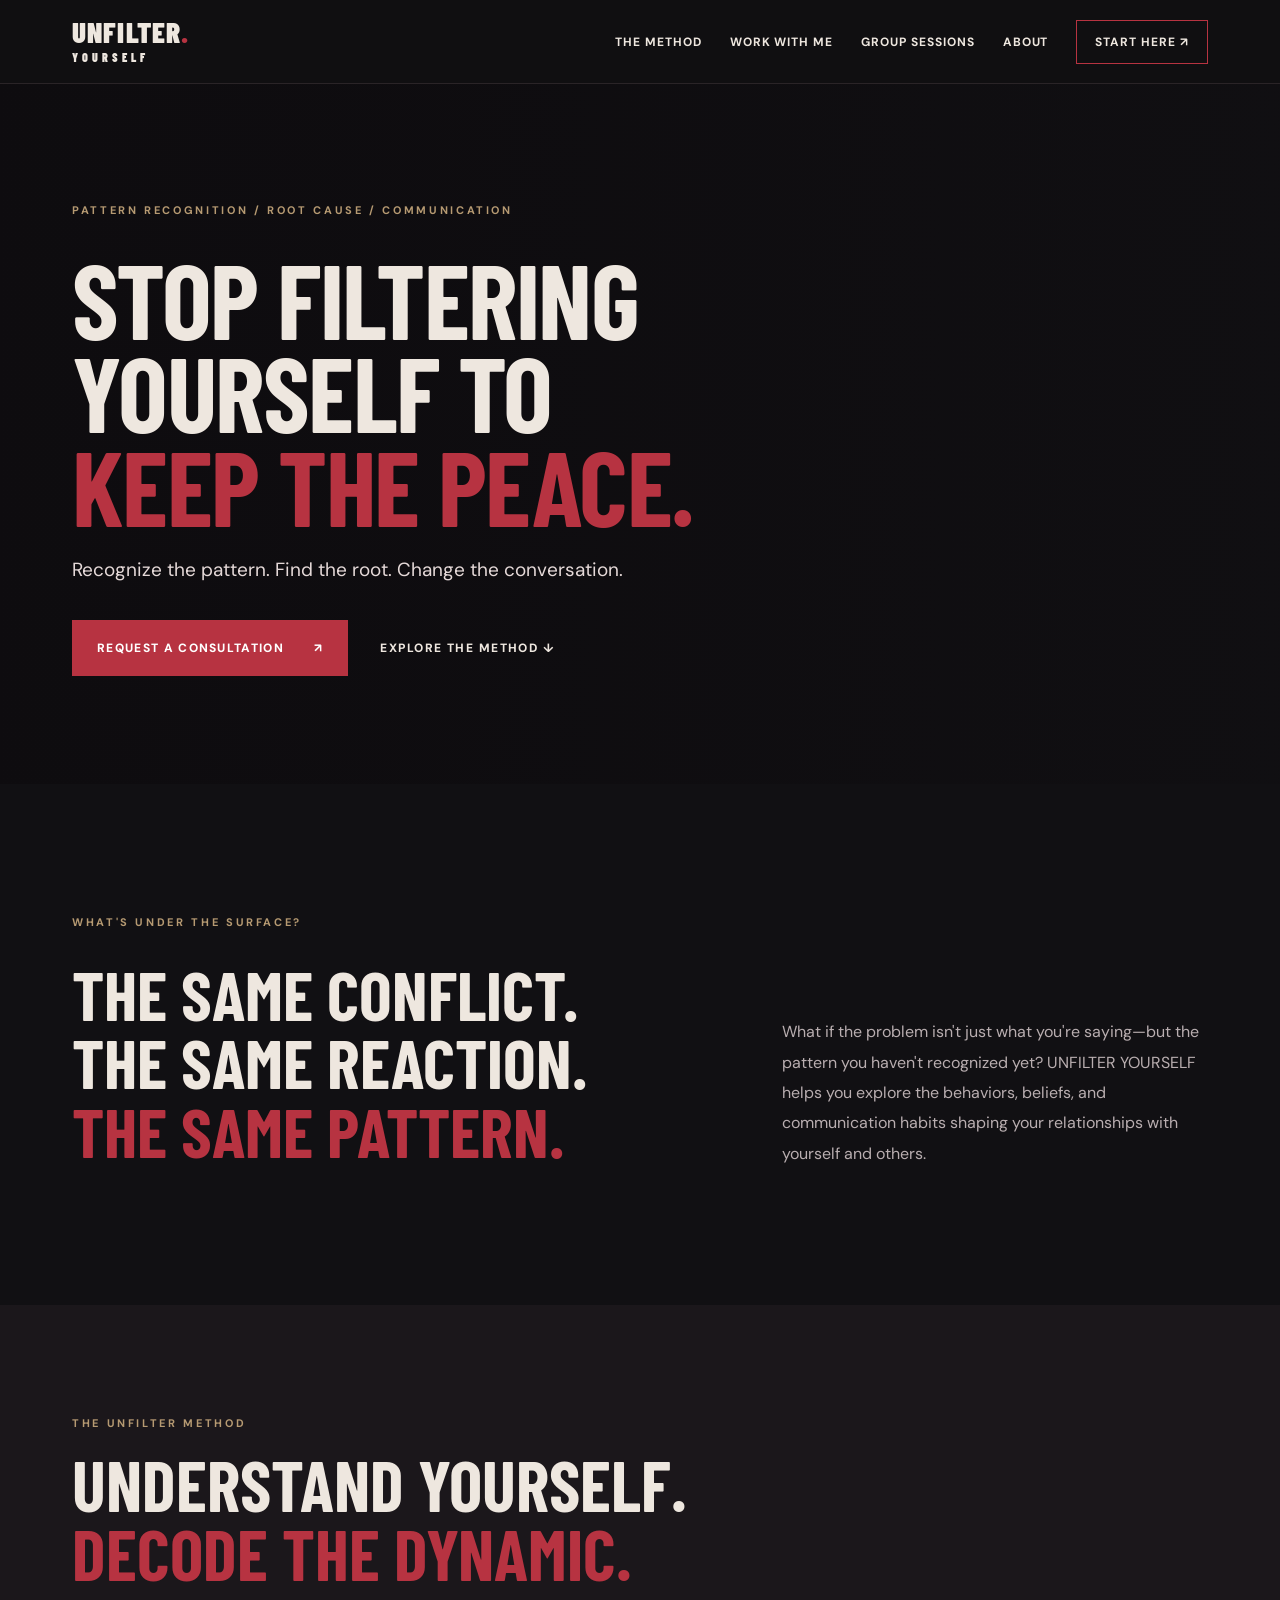
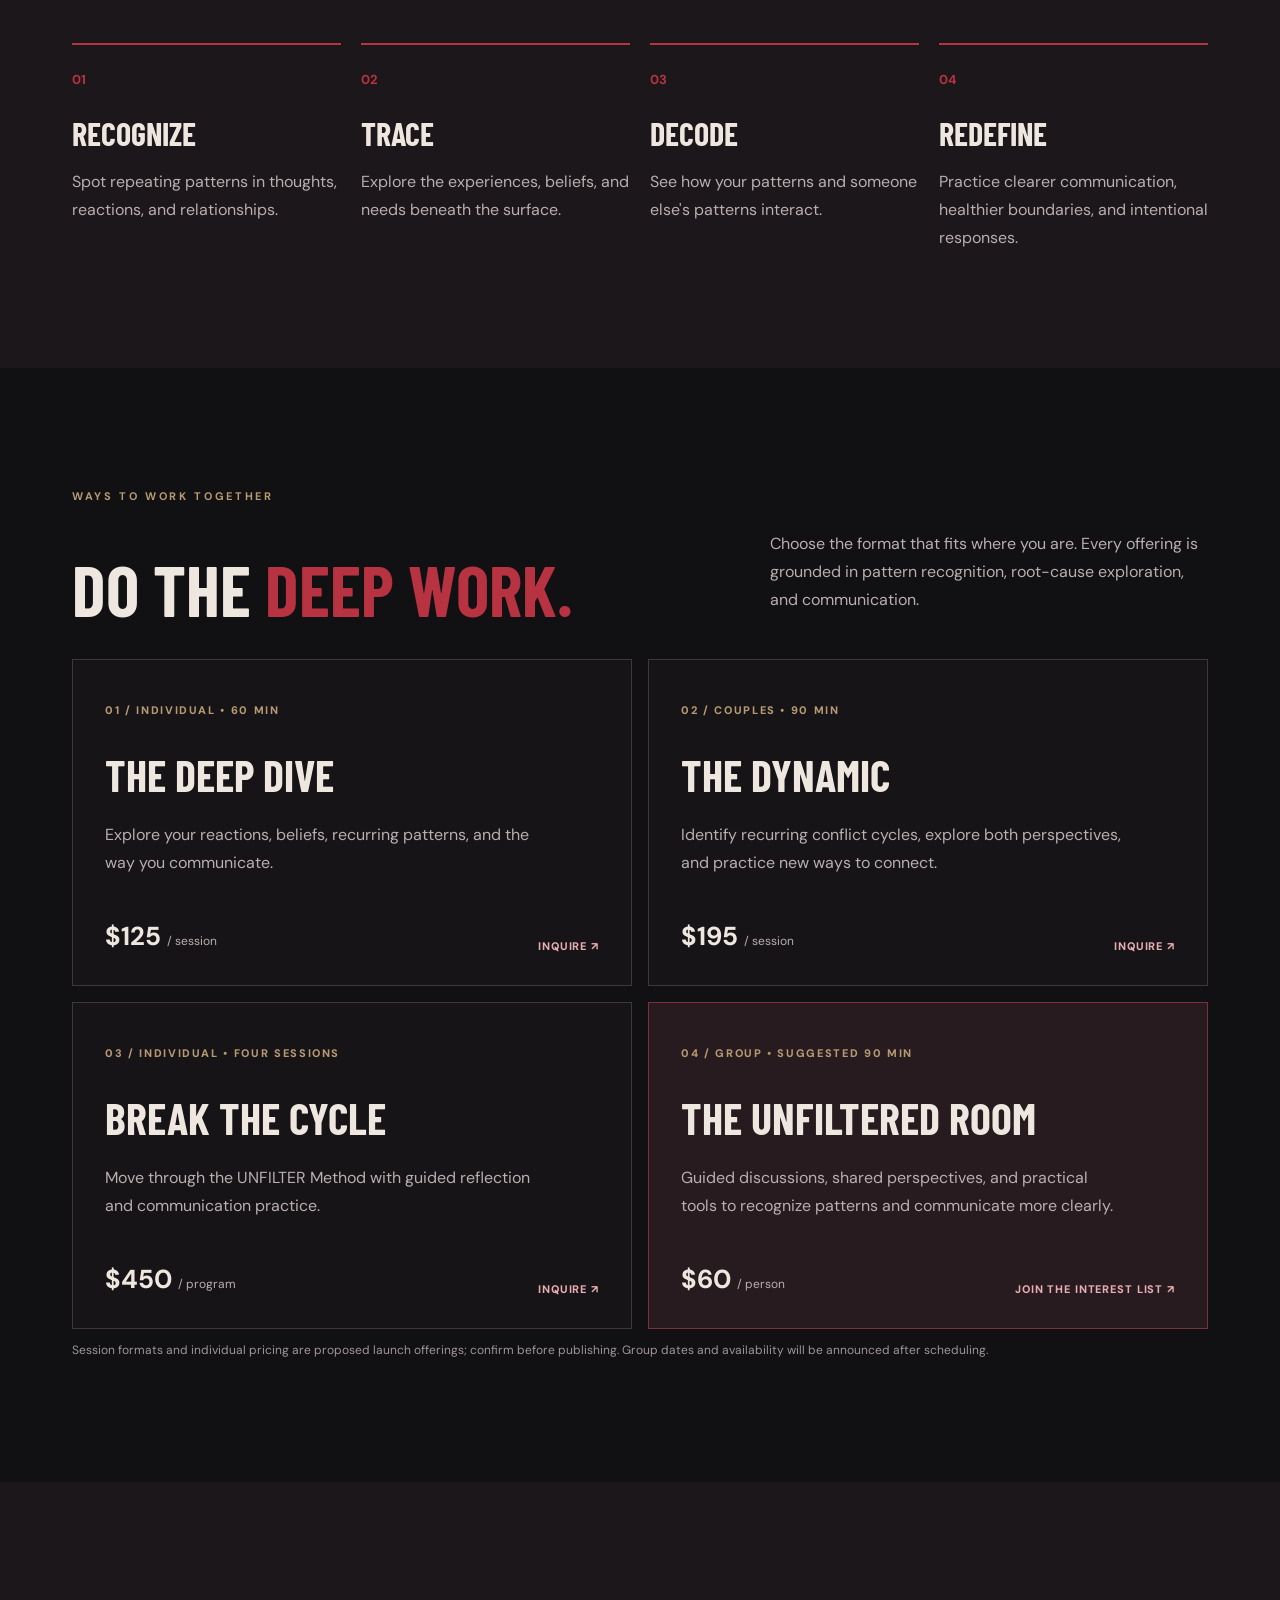
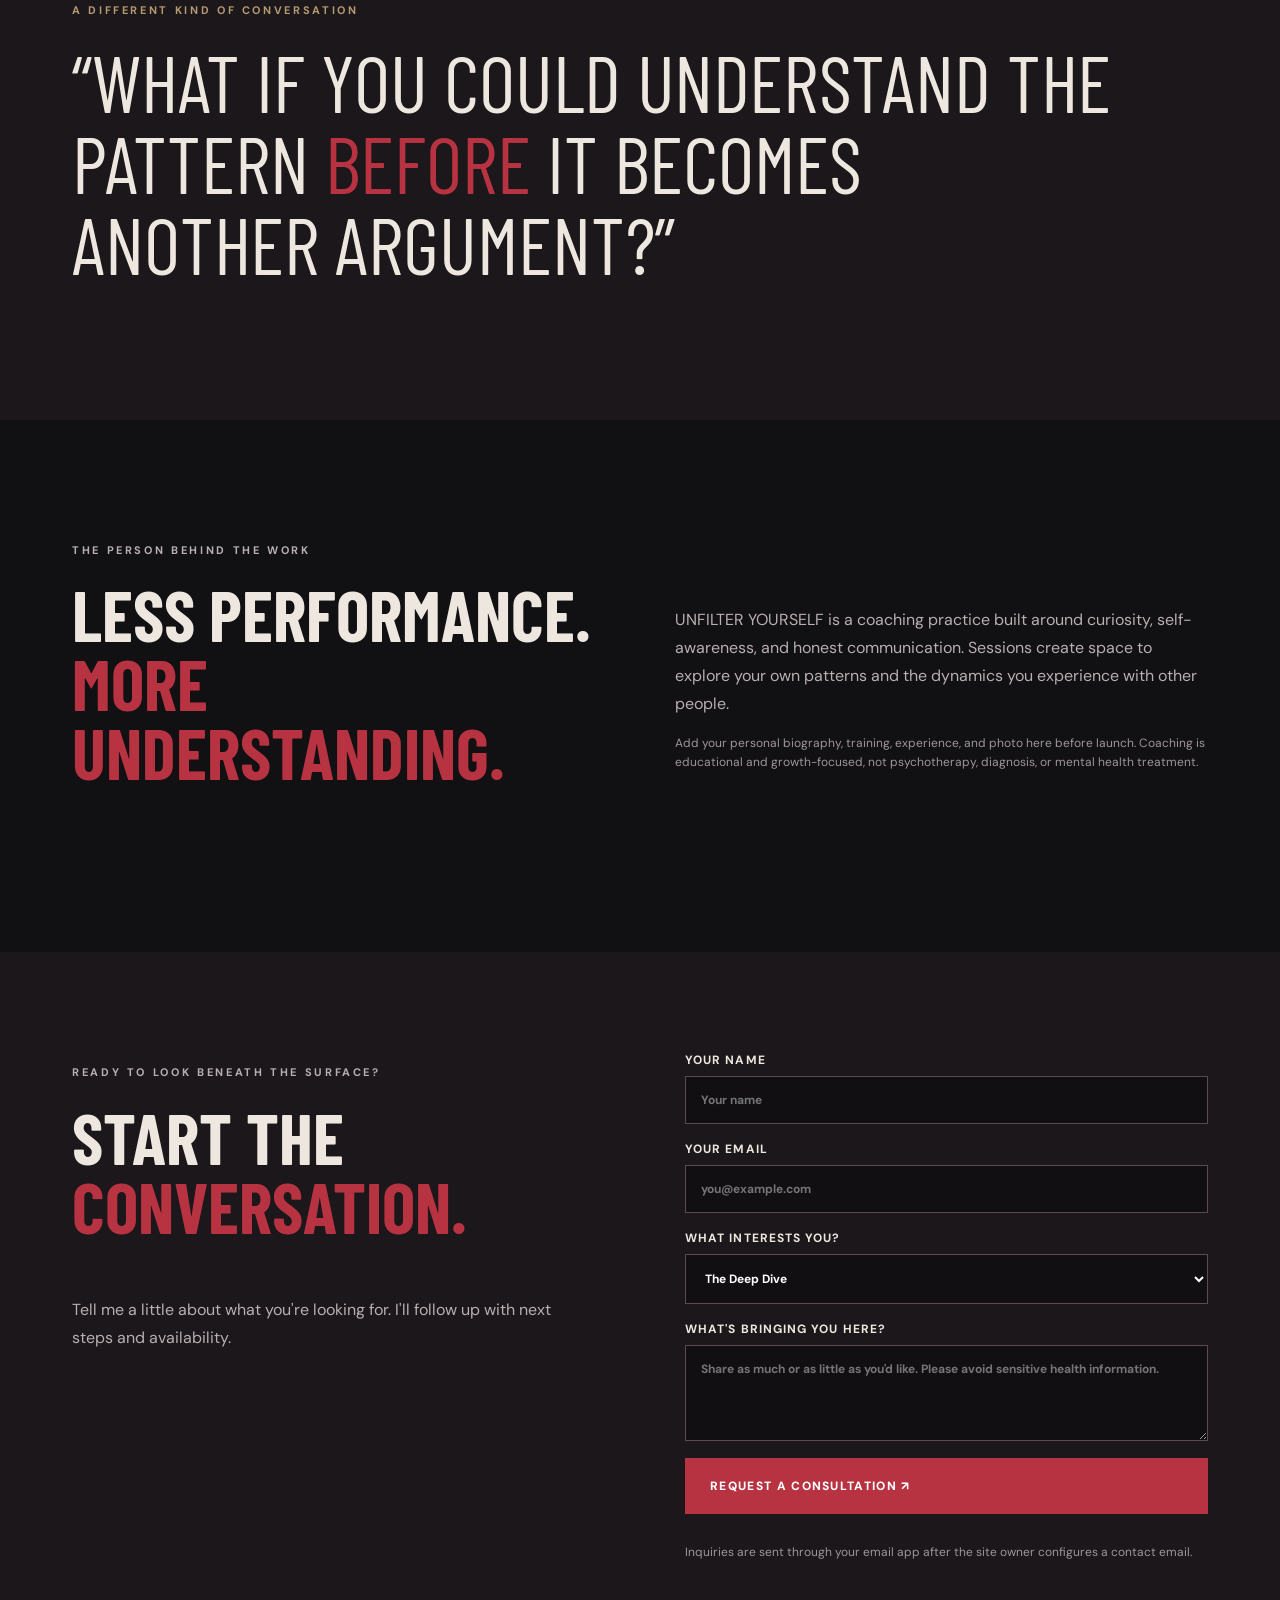
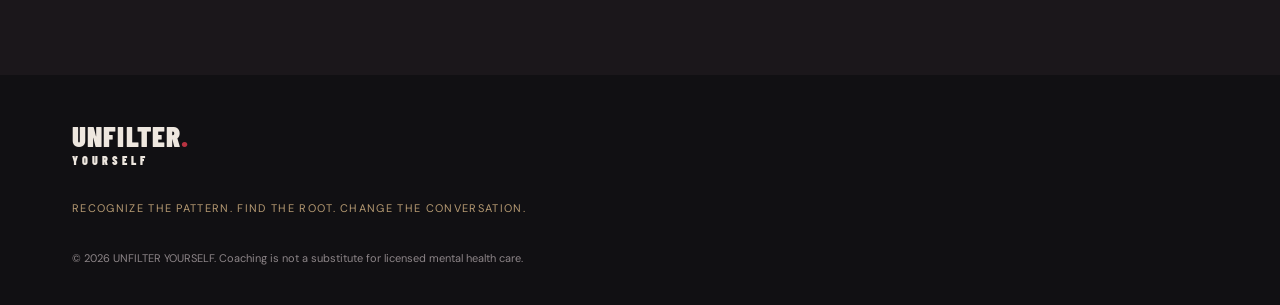
==== index.html @ d1e664b0 "Add files via upload" ====
<!doctype html><html lang="en"><head><meta charset="utf-8"><meta name="viewport" content="width=device-width,initial-scale=1"><meta name="theme-color" content="#111013"><meta name="description" content="UNFILTER YOURSELF coaching: pattern recognition, root-cause exploration, and communication for individuals, couples, and groups."><title>UNFILTER YOURSELF | Pattern Recognition & Communication Coaching</title><link rel="stylesheet" href="styles.css"></head><body>
<header class="nav"><a class="brand" href="#top" aria-label="Unfilter Yourself home">UNFILTER<span>.</span><small>YOURSELF</small></a><button class="menu" aria-expanded="false" aria-label="Toggle navigation">☰</button><nav><a href="#method">The Method</a><a href="#services">Work With Me</a><a href="#groups">Group Sessions</a><a href="#about">About</a><a class="navcta" href="#contact">Start Here ↗</a></nav></header>
<main id="top"><section class="hero"><div class="hero-art" role="img" aria-label="UNFILTER YOURSELF brand artwork, charcoal portrait with crimson and gold details"></div><div class="hero-overlay"></div><div class="hero-copy"><p class="eyebrow">PATTERN RECOGNITION / ROOT CAUSE / COMMUNICATION</p><h1>STOP FILTERING<br>YOURSELF TO<br><em>KEEP THE PEACE.</em></h1><p>Recognize the pattern. Find the root. Change the conversation.</p><div class="actions"><a class="btn" href="#contact">REQUEST A CONSULTATION <span>↗</span></a><a class="textlink" href="#method">EXPLORE THE METHOD ↓</a></div></div></section>
<section class="intro wrap"><p class="eyebrow">WHAT'S UNDER THE SURFACE?</p><h2>THE SAME CONFLICT.<br>THE SAME REACTION.<br><em>THE SAME PATTERN.</em></h2><p>What if the problem isn't just what you're saying—but the pattern you haven't recognized yet? UNFILTER YOURSELF helps you explore the behaviors, beliefs, and communication habits shaping your relationships with yourself and others.</p></section>
<section class="method band" id="method"><div class="wrap"><p class="eyebrow">THE UNFILTER METHOD</p><h2>UNDERSTAND YOURSELF.<br><em>DECODE THE DYNAMIC.</em></h2><div class="steps"><article><b>01</b><h3>RECOGNIZE</h3><p>Spot repeating patterns in thoughts, reactions, and relationships.</p></article><article><b>02</b><h3>TRACE</h3><p>Explore the experiences, beliefs, and needs beneath the surface.</p></article><article><b>03</b><h3>DECODE</h3><p>See how your patterns and someone else's patterns interact.</p></article><article><b>04</b><h3>REDEFINE</h3><p>Practice clearer communication, healthier boundaries, and intentional responses.</p></article></div></div></section>
<section class="services wrap" id="services"><p class="eyebrow">WAYS TO WORK TOGETHER</p><div class="sectionhead"><h2>DO THE <em>DEEP WORK.</em></h2><p>Choose the format that fits where you are. Every offering is grounded in pattern recognition, root-cause exploration, and communication.</p></div><div class="cards"><article class="service"><p class="kicker">01 / INDIVIDUAL • 60 MIN</p><h3>THE DEEP DIVE</h3><p>Explore your reactions, beliefs, recurring patterns, and the way you communicate.</p><div class="bottom"><strong>$125 <small>/ session</small></strong><a href="#contact" data-service="The Deep Dive">INQUIRE ↗</a></div></article><article class="service"><p class="kicker">02 / COUPLES • 90 MIN</p><h3>THE DYNAMIC</h3><p>Identify recurring conflict cycles, explore both perspectives, and practice new ways to connect.</p><div class="bottom"><strong>$195 <small>/ session</small></strong><a href="#contact" data-service="The Dynamic">INQUIRE ↗</a></div></article><article class="service"><p class="kicker">03 / INDIVIDUAL • FOUR SESSIONS</p><h3>BREAK THE CYCLE</h3><p>Move through the UNFILTER Method with guided reflection and communication practice.</p><div class="bottom"><strong>$450 <small>/ program</small></strong><a href="#contact" data-service="Break the Cycle">INQUIRE ↗</a></div></article><article class="service featured" id="groups"><p class="kicker">04 / GROUP • SUGGESTED 90 MIN</p><h3>THE UNFILTERED ROOM</h3><p>Guided discussions, shared perspectives, and practical tools to recognize patterns and communicate more clearly.</p><div class="bottom"><strong>$60 <small>/ person</small></strong><a href="#contact" data-service="The Unfiltered Room">JOIN THE INTEREST LIST ↗</a></div></article></div><p class="fineprint">Session formats and individual pricing are proposed launch offerings; confirm before publishing. Group dates and availability will be announced after scheduling.</p></section>
<section class="quote band"><div class="wrap"><p class="eyebrow">A DIFFERENT KIND OF CONVERSATION</p><blockquote>“WHAT IF YOU COULD UNDERSTAND THE PATTERN <em>BEFORE</em> IT BECOMES ANOTHER ARGUMENT?”</blockquote></div></section>
<section class="wrap about" id="about"><div><p class="eyebrow">THE PERSON BEHIND THE WORK</p><h2>LESS PERFORMANCE.<br><em>MORE UNDERSTANDING.</em></h2></div><div><p>UNFILTER YOURSELF is a coaching practice built around curiosity, self-awareness, and honest communication. Sessions create space to explore your own patterns and the dynamics you experience with other people.</p><p class="fineprint">Add your personal biography, training, experience, and photo here before launch. Coaching is educational and growth-focused, not psychotherapy, diagnosis, or mental health treatment.</p></div></section>
<section class="contact band" id="contact"><div class="wrap contactgrid"><div><p class="eyebrow">READY TO LOOK BENEATH THE SURFACE?</p><h2>START THE<br><em>CONVERSATION.</em></h2><p>Tell me a little about what you're looking for. I'll follow up with next steps and availability.</p></div><form id="inquiry"><label>Your name<input name="name" required autocomplete="name" placeholder="Your name"></label><label>Your email<input name="email" type="email" required autocomplete="email" placeholder="you@example.com"></label><label>What interests you?<select name="service"><option>The Deep Dive</option><option>The Dynamic</option><option>Break the Cycle</option><option>The Unfiltered Room</option><option>Not sure yet</option></select></label><label>What's bringing you here?<textarea name="message" rows="4" required placeholder="Share as much or as little as you'd like. Please avoid sensitive health information."></textarea></label><button class="btn" type="submit">REQUEST A CONSULTATION ↗</button><p id="form-status" class="fineprint" role="status">Inquiries are sent through your email app after the site owner configures a contact email.</p></form></div></section></main>
<footer class="wrap footer"><div class="brand">UNFILTER<span>.</span><small>YOURSELF</small></div><p>RECOGNIZE THE PATTERN. FIND THE ROOT. CHANGE THE CONVERSATION.</p><small>© <span id="year"></span> UNFILTER YOURSELF. Coaching is not a substitute for licensed mental health care.</small></footer><script src="script.js"></script></body></html>
---- styles.css ----
@import url('https://fonts.googleapis.com/css2?family=Barlow+Condensed:wght@500;600;700;800;900&family=DM+Sans:wght@400;500;600;700&display=swap');:root{--bg:#111013;--panel:#1d191d;--line:#41373b;--cream:#eee7df;--muted:#b9aeb0;--red:#b73341;--gold:#b69a72}*{box-sizing:border-box}html{scroll-behavior:smooth}body{margin:0;background:var(--bg);color:var(--cream);font-family:'DM Sans',Arial,sans-serif}a{color:inherit;text-decoration:none}button,input,textarea,select{font:inherit}.wrap{max-width:1200px;margin:auto;padding:0 32px}.nav{height:84px;padding:0 max(32px,calc((100vw - 1200px)/2 + 32px));display:flex;align-items:center;justify-content:space-between;background:#100f11;position:relative;z-index:10;border-bottom:1px solid #2a2427}.brand{font-family:'Barlow Condensed',Impact,sans-serif;font-weight:900;font-size:29px;letter-spacing:.04em;line-height:.74}.brand span{color:var(--red)}.brand small{display:block;letter-spacing:.33em;font-size:12px;margin-top:10px}.nav nav{display:flex;align-items:center;gap:28px;font-size:12px;font-weight:700;text-transform:uppercase;letter-spacing:.08em}.nav nav a:hover,.textlink:hover{color:#df6a71}.navcta{border:1px solid var(--red);padding:13px 18px}.menu{display:none;background:transparent;color:white;border:0;font-size:24px}.hero{min-height:700px;position:relative;display:flex;align-items:center;overflow:hidden}.hero-art{position:absolute;inset:0;background-image:url('assets/brand-art.png');background-position:center;background-size:cover;opacity:.72}.hero-overlay{position:absolute;inset:0;background:linear-gradient(90deg,rgba(14,12,15,.98) 0%,rgba(14,12,15,.88) 33%,rgba(14,12,15,.26) 100%),linear-gradient(0deg,#111013 0%,transparent 25%)}.hero-copy{position:relative;z-index:1;width:min(1200px,100%);padding:100px 32px;margin:auto}.eyebrow{color:var(--gold);letter-spacing:.24em;font-size:11px;font-weight:700;text-transform:uppercase}.hero h1,h2,h3,blockquote{font-family:'Barlow Condensed',Impact,sans-serif;text-transform:uppercase}.hero h1{font-size:clamp(64px,8.2vw,125px);line-height:.89;letter-spacing:-.015em;margin:35px 0 25px;max-width:850px}.hero h1 em,h2 em,blockquote em{color:var(--red);font-style:normal}.hero-copy>p:not(.eyebrow){font-size:19px;max-width:600px;color:#e5d9d8}.actions{display:flex;align-items:center;gap:32px;flex-wrap:wrap;margin-top:38px}.btn{background:var(--red);border:1px solid var(--red);color:white;display:inline-flex;align-items:center;justify-content:space-between;gap:30px;padding:19px 24px;font-size:12px;letter-spacing:.11em;font-weight:800;cursor:pointer}.btn:hover{background:#922634}.textlink{font-size:12px;font-weight:800;letter-spacing:.12em}.intro{padding-top:120px;padding-bottom:120px;display:grid;grid-template-columns:1.2fr .8fr;column-gap:70px}.intro .eyebrow{grid-column:1/-1}.intro h2{font-size:clamp(45px,5.4vw,76px);line-height:.99;margin:20px 0}.intro>p:last-child{align-self:end;color:var(--muted);line-height:1.9;font-size:16px}.band{background:#1b171b}.method{padding:100px 0}.method h2,.services h2,.about h2,.contact h2{font-size:clamp(48px,5.5vw,78px);line-height:.98;margin:20px 0 55px}.steps{display:grid;grid-template-columns:repeat(4,1fr);gap:20px}.steps article{border-top:2px solid var(--red);padding-top:23px}.steps b{color:var(--red);font-size:13px}.steps h3{font-size:32px;margin:25px 0 12px}.steps p,.sectionhead p,.service>p:not(.kicker),.about p,.contact p{color:var(--muted);line-height:1.75}.services{padding-top:110px;padding-bottom:110px}.sectionhead{display:grid;grid-template-columns:1.2fr .8fr;gap:40px;align-items:end}.sectionhead h2{margin-bottom:35px}.sectionhead p{margin-bottom:45px}.cards{display:grid;grid-template-columns:repeat(2,1fr);gap:16px}.service{min-height:310px;border:1px solid var(--line);padding:32px;display:flex;flex-direction:column;background:#171417}.service.featured{background:#281b20;border-color:#79303a}.kicker{color:var(--gold);font-size:11px;font-weight:800;letter-spacing:.15em}.service h3{font-size:44px;line-height:1;margin:25px 0 8px}.service>p:not(.kicker){max-width:440px}.bottom{display:flex;justify-content:space-between;align-items:end;gap:10px;margin-top:auto;padding-top:26px}.bottom strong{font-size:26px}.bottom strong small{font-size:12px;font-weight:400;color:var(--muted)}.bottom a{font-size:11px;color:#e7adb2;font-weight:800;letter-spacing:.08em}.fineprint{font-size:12px!important;color:#9f9699!important;line-height:1.6!important}.quote{padding:110px 0}.quote blockquote{font-size:clamp(46px,6.2vw,90px);line-height:1.02;margin:25px 0;max-width:1050px}.about{display:grid;grid-template-columns:1fr 1fr;gap:70px;padding-top:110px;padding-bottom:110px}.about>div:last-child{padding-top:60px}.contact{padding:100px 0}.contactgrid{display:grid;grid-template-columns:1fr 1fr;gap:90px}.contact form{display:grid;gap:17px}.contact label{font-size:12px;font-weight:700;text-transform:uppercase;letter-spacing:.09em;display:grid;gap:8px}.contact input,.contact textarea,.contact select{background:#110f12;border:1px solid #5b4b50;color:white;padding:15px;width:100%;border-radius:0}.contact textarea{resize:vertical}.contact .btn{width:100%}.footer{padding-top:50px;padding-bottom:40px;display:flex;flex-direction:column;gap:25px}.footer p{font-size:11px;letter-spacing:.12em;color:var(--gold)}.footer>small{font-size:11px;color:#8d8588}@media(max-width:850px){.nav{padding:0 20px}.menu{display:block}.nav nav{display:none;position:absolute;top:84px;left:0;right:0;background:#141115;padding:25px;flex-direction:column;align-items:stretch}.nav nav.open{display:flex}.hero{min-height:650px}.hero-art{background-position:65% center}.hero-overlay{background:linear-gradient(90deg,#111013 0%,rgba(17,16,19,.83) 55%,rgba(17,16,19,.35) 100%)}.intro,.sectionhead,.about,.contactgrid{grid-template-columns:1fr;gap:20px}.intro{padding-top:75px;padding-bottom:75px}.steps{grid-template-columns:repeat(2,1fr)}.about>div:last-child{padding-top:0}}@media(max-width:550px){.wrap{padding-left:20px;padding-right:20px}.hero-copy{padding:70px 20px}.hero h1{font-size:clamp(53px,12vw,76px)}.hero-copy>p:not(.eyebrow){font-size:16px}.steps,.cards{grid-template-columns:1fr}.method,.services,.quote,.contact{padding-top:75px;padding-bottom:75px}.service{min-height:290px;padding:24px}.service h3{font-size:38px}.actions{gap:22px}.bottom{align-items:start;flex-direction:column}.about{padding-top:75px;padding-bottom:75px}}
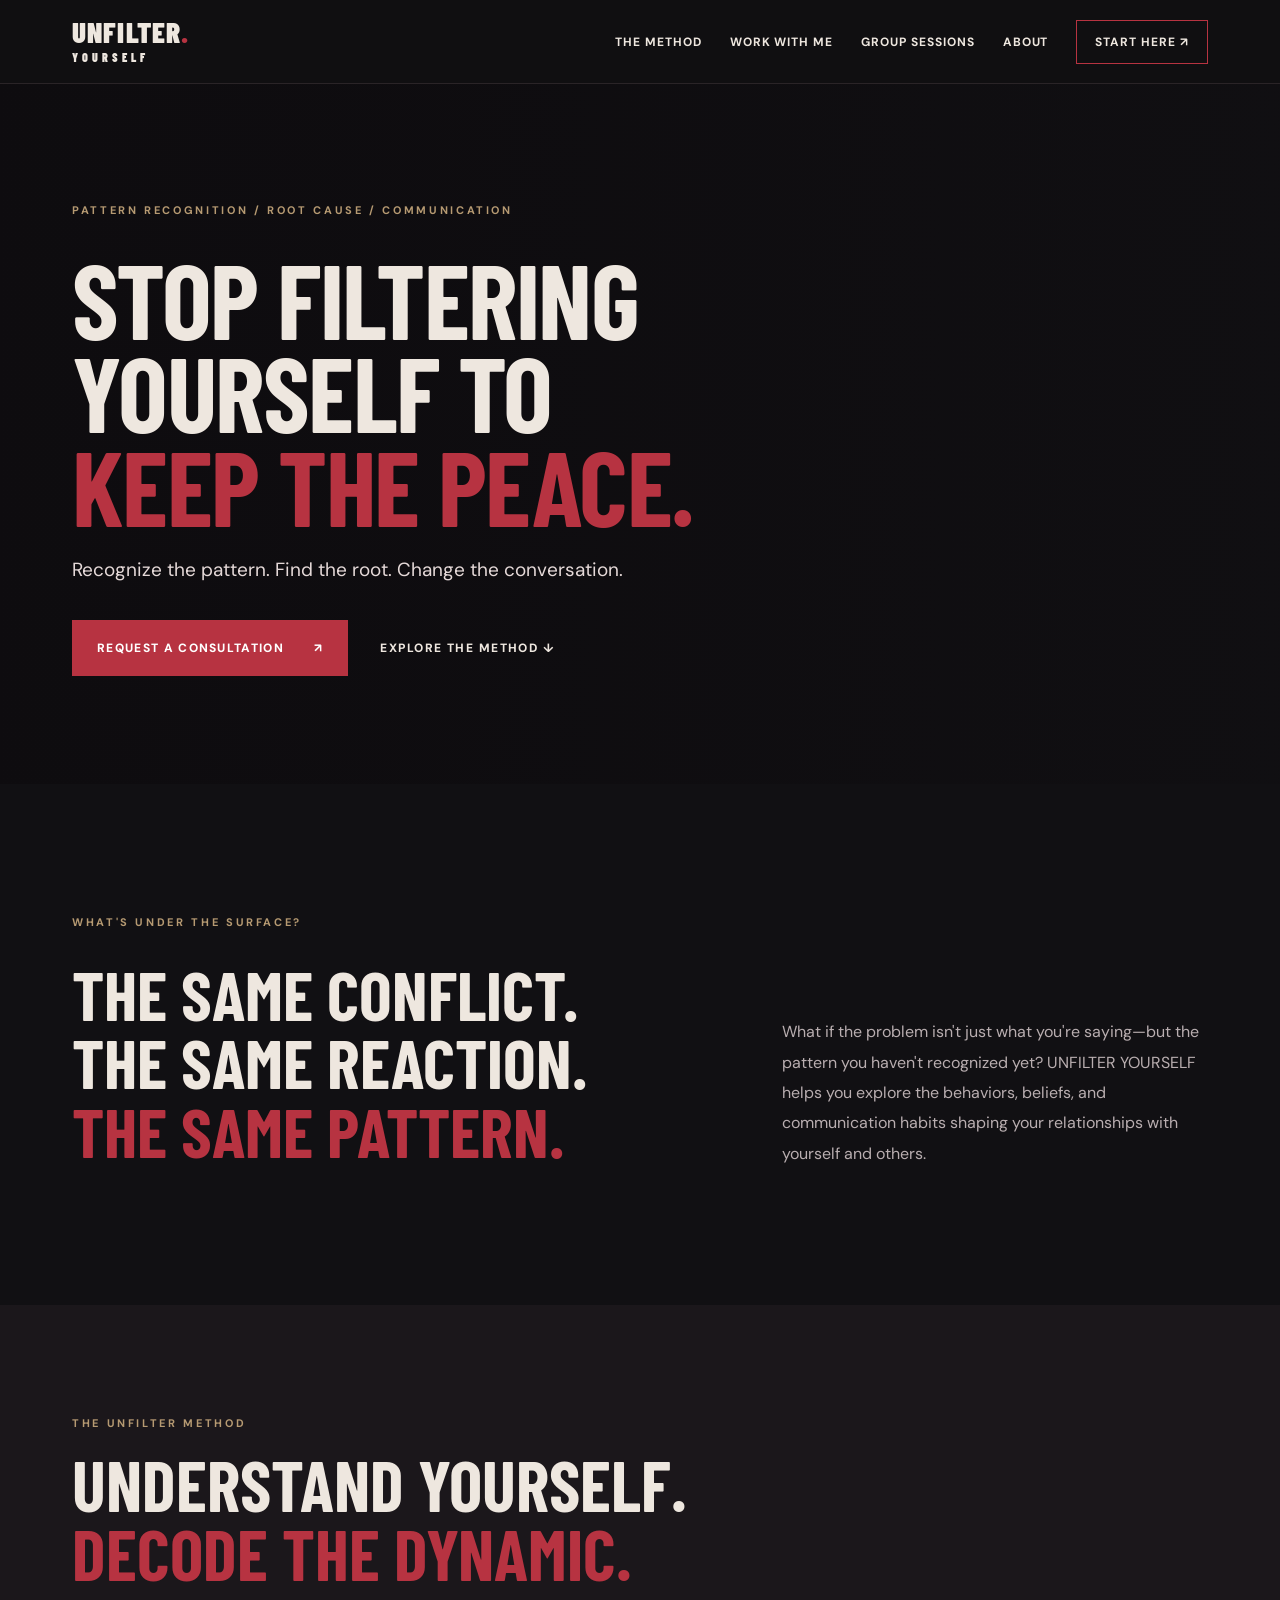
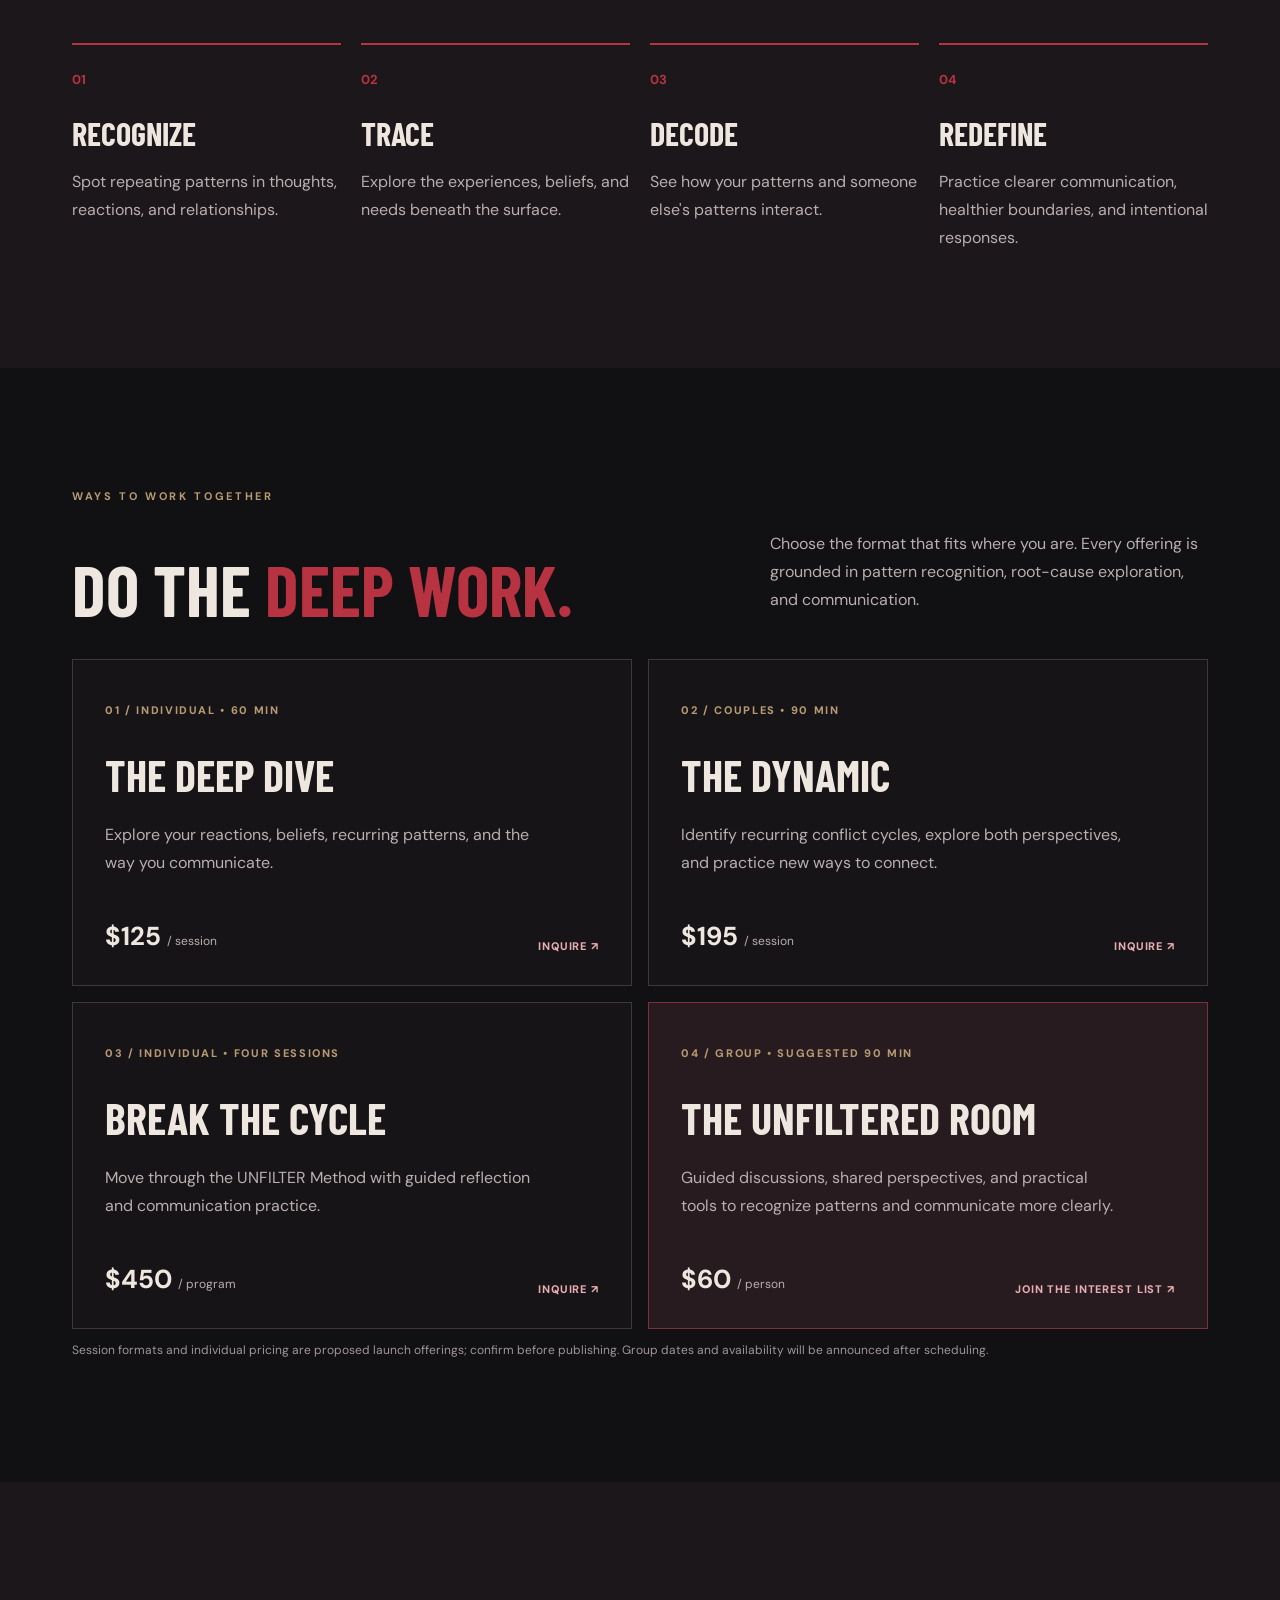
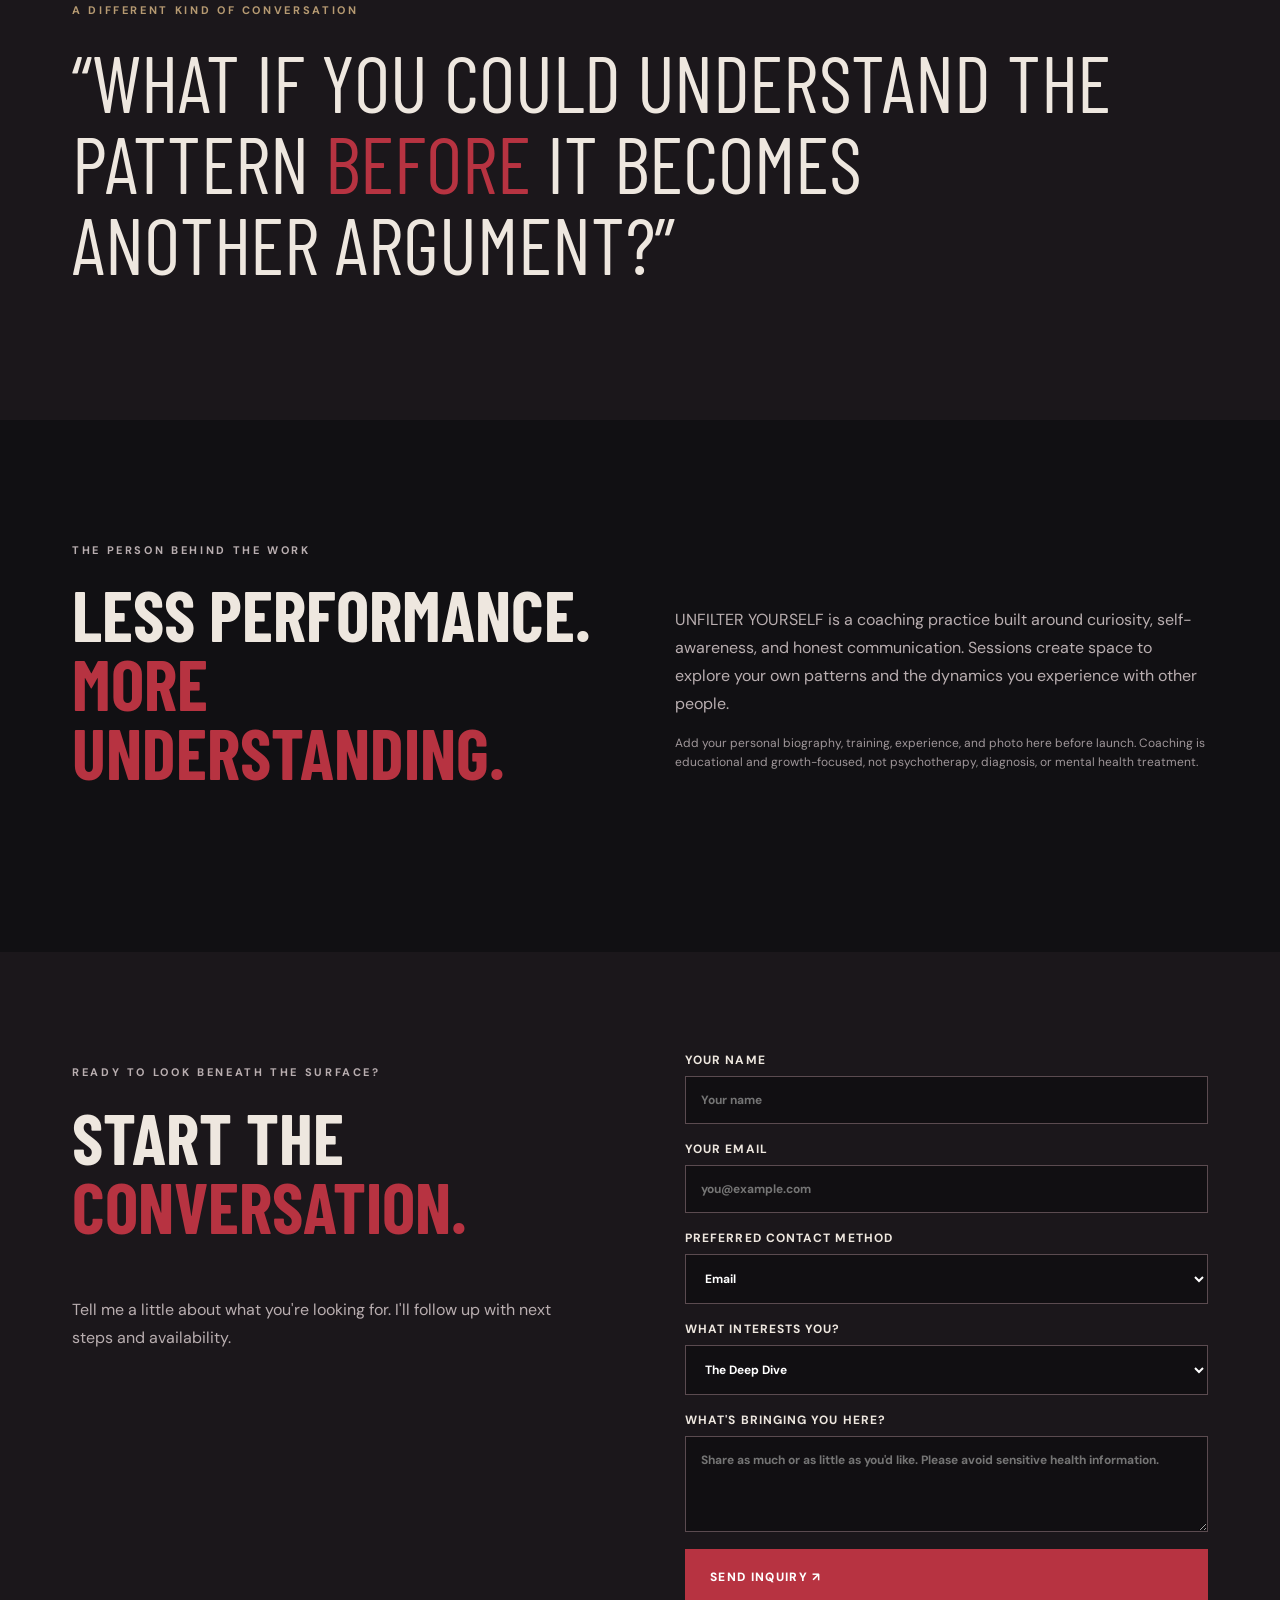
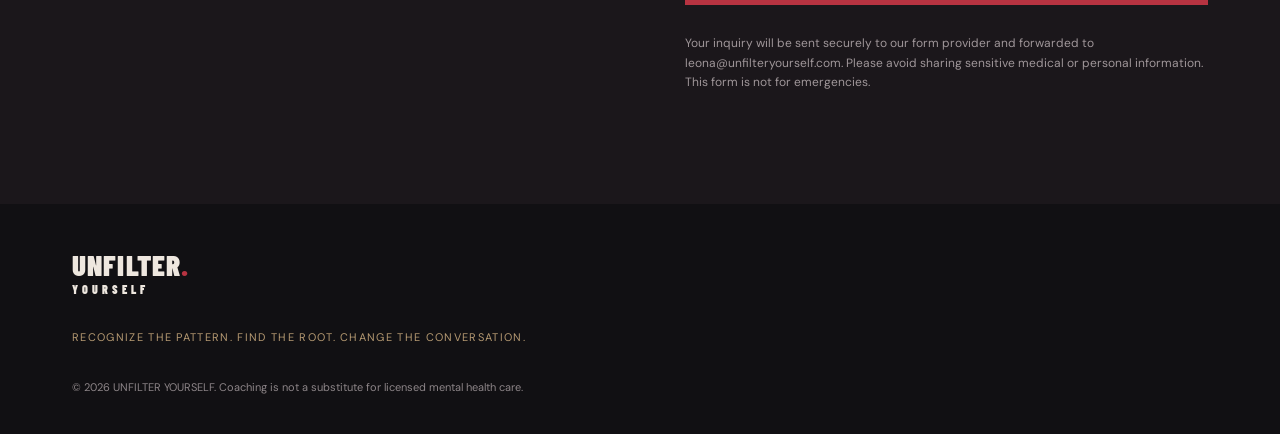
==== commit 1652f64e: "Add files via upload" ====
--- a/index.html
+++ b/index.html
@@ -6,5 +6,5 @@
 <section class="services wrap" id="services"><p class="eyebrow">WAYS TO WORK TOGETHER</p><div class="sectionhead"><h2>DO THE <em>DEEP WORK.</em></h2><p>Choose the format that fits where you are. Every offering is grounded in pattern recognition, root-cause exploration, and communication.</p></div><div class="cards"><article class="service"><p class="kicker">01 / INDIVIDUAL • 60 MIN</p><h3>THE DEEP DIVE</h3><p>Explore your reactions, beliefs, recurring patterns, and the way you communicate.</p><div class="bottom"><strong>$125 <small>/ session</small></strong><a href="#contact" data-service="The Deep Dive">INQUIRE ↗</a></div></article><article class="service"><p class="kicker">02 / COUPLES • 90 MIN</p><h3>THE DYNAMIC</h3><p>Identify recurring conflict cycles, explore both perspectives, and practice new ways to connect.</p><div class="bottom"><strong>$195 <small>/ session</small></strong><a href="#contact" data-service="The Dynamic">INQUIRE ↗</a></div></article><article class="service"><p class="kicker">03 / INDIVIDUAL • FOUR SESSIONS</p><h3>BREAK THE CYCLE</h3><p>Move through the UNFILTER Method with guided reflection and communication practice.</p><div class="bottom"><strong>$450 <small>/ program</small></strong><a href="#contact" data-service="Break the Cycle">INQUIRE ↗</a></div></article><article class="service featured" id="groups"><p class="kicker">04 / GROUP • SUGGESTED 90 MIN</p><h3>THE UNFILTERED ROOM</h3><p>Guided discussions, shared perspectives, and practical tools to recognize patterns and communicate more clearly.</p><div class="bottom"><strong>$60 <small>/ person</small></strong><a href="#contact" data-service="The Unfiltered Room">JOIN THE INTEREST LIST ↗</a></div></article></div><p class="fineprint">Session formats and individual pricing are proposed launch offerings; confirm before publishing. Group dates and availability will be announced after scheduling.</p></section>
 <section class="quote band"><div class="wrap"><p class="eyebrow">A DIFFERENT KIND OF CONVERSATION</p><blockquote>“WHAT IF YOU COULD UNDERSTAND THE PATTERN <em>BEFORE</em> IT BECOMES ANOTHER ARGUMENT?”</blockquote></div></section>
 <section class="wrap about" id="about"><div><p class="eyebrow">THE PERSON BEHIND THE WORK</p><h2>LESS PERFORMANCE.<br><em>MORE UNDERSTANDING.</em></h2></div><div><p>UNFILTER YOURSELF is a coaching practice built around curiosity, self-awareness, and honest communication. Sessions create space to explore your own patterns and the dynamics you experience with other people.</p><p class="fineprint">Add your personal biography, training, experience, and photo here before launch. Coaching is educational and growth-focused, not psychotherapy, diagnosis, or mental health treatment.</p></div></section>
-<section class="contact band" id="contact"><div class="wrap contactgrid"><div><p class="eyebrow">READY TO LOOK BENEATH THE SURFACE?</p><h2>START THE<br><em>CONVERSATION.</em></h2><p>Tell me a little about what you're looking for. I'll follow up with next steps and availability.</p></div><form id="inquiry"><label>Your name<input name="name" required autocomplete="name" placeholder="Your name"></label><label>Your email<input name="email" type="email" required autocomplete="email" placeholder="you@example.com"></label><label>What interests you?<select name="service"><option>The Deep Dive</option><option>The Dynamic</option><option>Break the Cycle</option><option>The Unfiltered Room</option><option>Not sure yet</option></select></label><label>What's bringing you here?<textarea name="message" rows="4" required placeholder="Share as much or as little as you'd like. Please avoid sensitive health information."></textarea></label><button class="btn" type="submit">REQUEST A CONSULTATION ↗</button><p id="form-status" class="fineprint" role="status">Inquiries are sent through your email app after the site owner configures a contact email.</p></form></div></section></main>
+<section class="contact band" id="contact"><div class="wrap contactgrid"><div><p class="eyebrow">READY TO LOOK BENEATH THE SURFACE?</p><h2>START THE<br><em>CONVERSATION.</em></h2><p>Tell me a little about what you're looking for. I'll follow up with next steps and availability.</p></div><form id="inquiry" action="https://formsubmit.co/leona@unfilteryourself.com" method="POST"><input type="hidden" name="_subject" value="New UNFILTER YOURSELF coaching inquiry"><input type="hidden" name="_next" value="https://www.unfilteryourself.com/thanks.html"><input type="hidden" name="_captcha" value="true"><input type="text" name="_honey" tabindex="-1" autocomplete="off" aria-hidden="true" style="position:absolute;left:-9999px;opacity:0"><label>Your name<input name="name" required autocomplete="name" placeholder="Your name"></label><label>Your email<input name="email" type="email" required autocomplete="email" placeholder="you@example.com"></label><label>Preferred contact method<select name="contact_preference"><option>Email</option><option>Phone (please include your number below)</option></select></label><label>What interests you?<select name="service"><option>The Deep Dive</option><option>The Dynamic</option><option>Break the Cycle</option><option>The Unfiltered Room</option><option>Not sure yet</option></select></label><label>What's bringing you here?<textarea name="message" rows="4" required placeholder="Share as much or as little as you'd like. Please avoid sensitive health information."></textarea></label><button class="btn" type="submit">SEND INQUIRY ↗</button><p id="form-status" class="fineprint" role="status">Your inquiry will be sent securely to our form provider and forwarded to leona@unfilteryourself.com. Please avoid sharing sensitive medical or personal information. This form is not for emergencies.</p></form></div></section></main>
 <footer class="wrap footer"><div class="brand">UNFILTER<span>.</span><small>YOURSELF</small></div><p>RECOGNIZE THE PATTERN. FIND THE ROOT. CHANGE THE CONVERSATION.</p><small>© <span id="year"></span> UNFILTER YOURSELF. Coaching is not a substitute for licensed mental health care.</small></footer><script src="script.js"></script></body></html>
